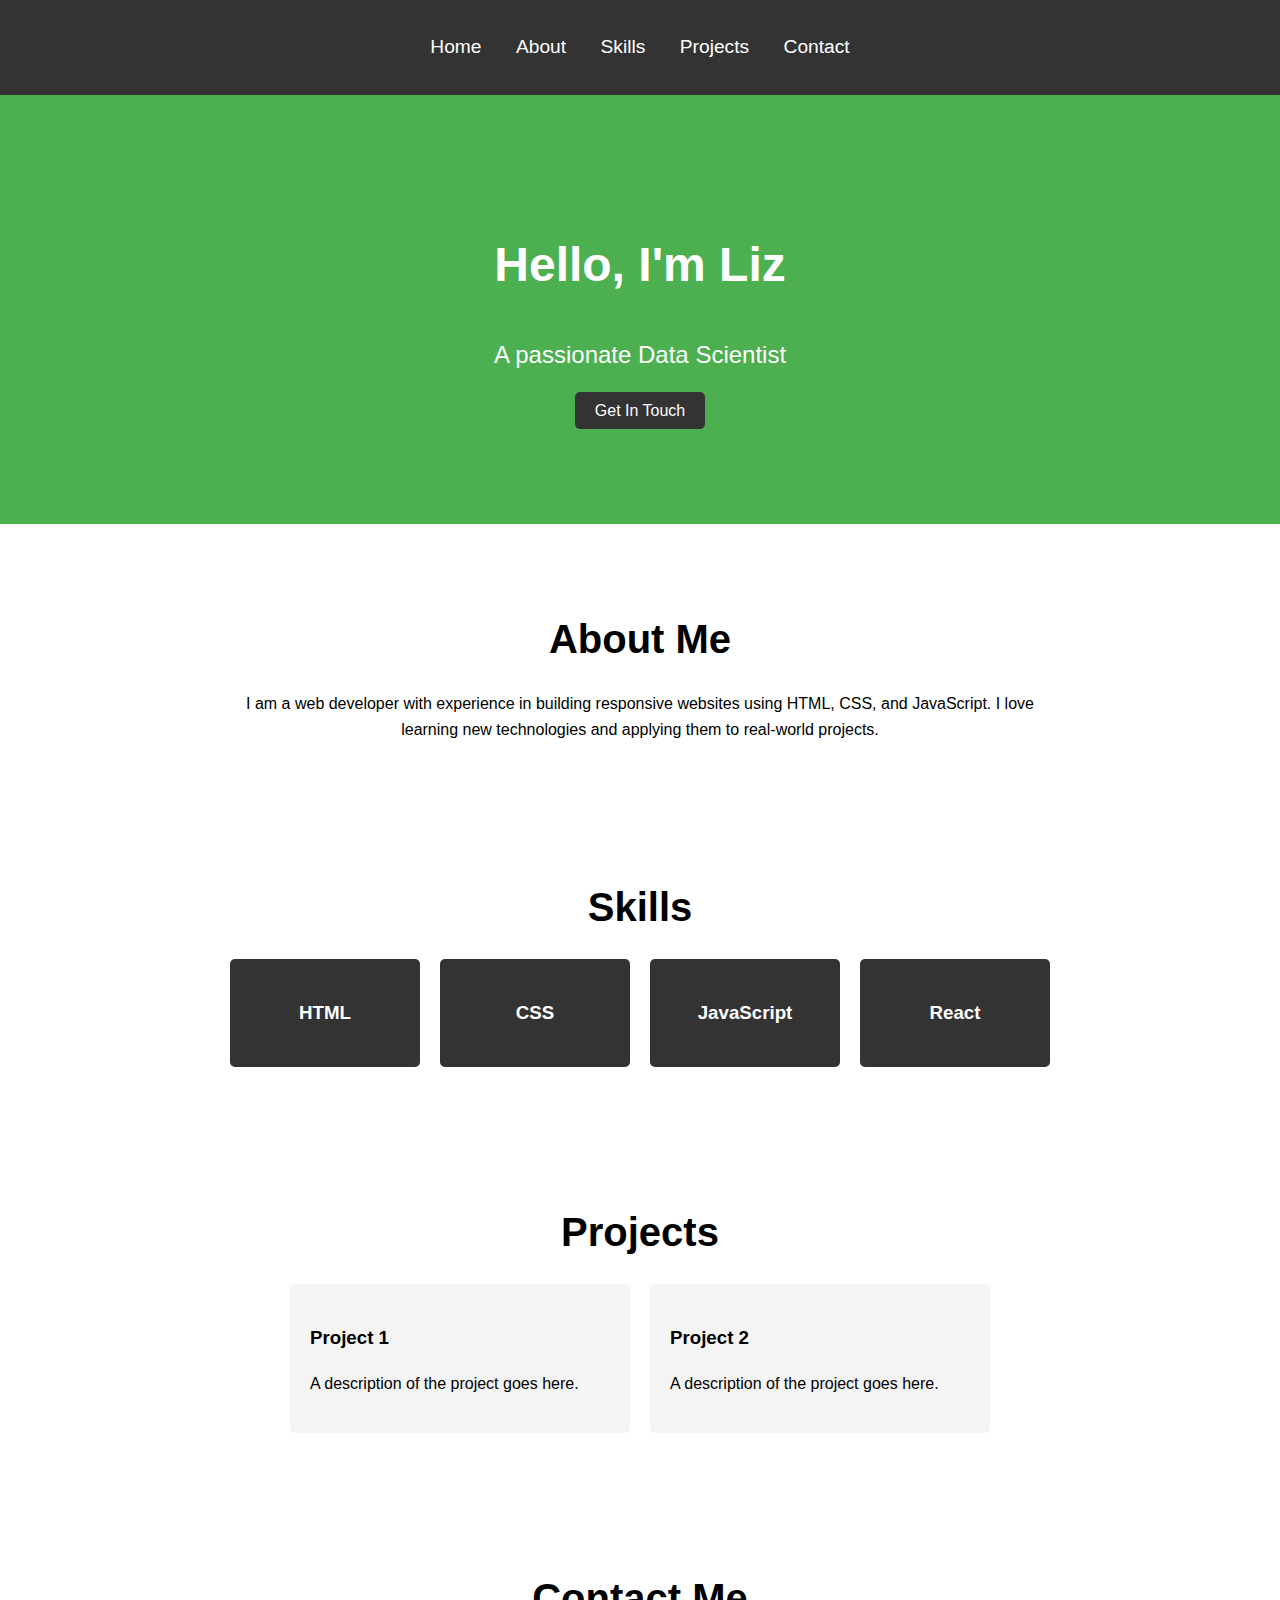
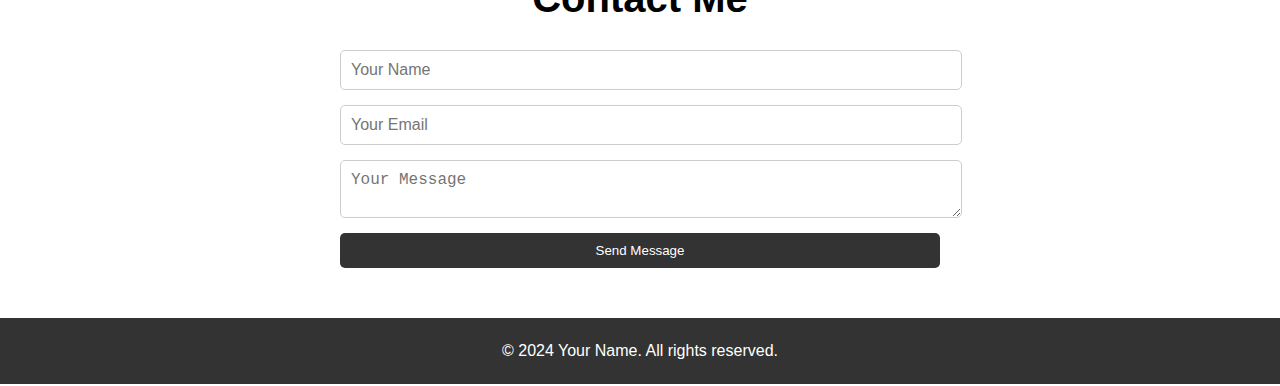
==== index.html @ 87d2a2f3 "Second commit" ====
<!DOCTYPE html>
<html lang="en">
<head>
    <meta charset="UTF-8">
    <meta name="viewport" content="width=device-width, initial-scale=1.0">
    <title>Kui's- Portfolio</title>
    <link rel="stylesheet" href="mystylesheet.css">
</head>
<body>
    <!-- Navigation Section with ARIA -->
    <header role="banner">
        <nav role="navigation" aria-label="Main Navigation">
            <ul>
                <li><a href="#home">Home</a></li>
                <li><a href="#about">About</a></li>
                <li><a href="#skills">Skills</a></li>
                <li><a href="#projects">Projects</a></li>
                <li><a href="#contact">Contact</a></li>
            </ul>
        </nav>
    </header>

    <!-- Hero Section -->
    <section id="home" class="hero" role="region" aria-labelledby="hero-heading">
        <h1 id="hero-heading">Hello, I'm <span>Liz </span></h1>
        <p>A passionate Data Scientist</p>
        <a href="#contact" class="btn" aria-label="Contact Me Button">Get In Touch</a>
    </section>

    <!-- About Section with ARIA -->
    <section id="about" role="region" aria-labelledby="about-heading">
        <h2 id="about-heading">About Me</h2>
        <p>
            I am a web developer with experience in building responsive websites using HTML, CSS, and JavaScript. I love learning new technologies and applying them to real-world projects.
        </p>
    </section>

    <!-- Skills Section with ARIA -->
    <section id="skills" role="region" aria-labelledby="skills-heading">
        <h2 id="skills-heading">Skills</h2>
        <div class="skills-container">
            <div class="skill" role="listitem">
                <h3>HTML</h3>
            </div>
            <div class="skill" role="listitem">
                <h3>CSS</h3>
            </div>
            <div class="skill" role="listitem">
                <h3>JavaScript</h3>
            </div>
            <div class="skill" role="listitem">
                <h3>React</h3>
            </div>
        </div>
    </section>

    <!-- Projects Section with ARIA -->
    <section id="projects" role="region" aria-labelledby="projects-heading">
        <h2 id="projects-heading">Projects</h2>
        <div class="projects-container" role="list">
            <div class="project" role="listitem">
                <h3>Project 1</h3>
                <p>A description of the project goes here.</p>
            </div>
            <div class="project" role="listitem">
                <h3>Project 2</h3>
                <p>A description of the project goes here.</p>
            </div>
        </div>
    </section>

    <!-- Contact Section with ARIA -->
    <section id="contact" role="region" aria-labelledby="contact-heading">
        <h2 id="contact-heading">Contact Me</h2>
        <form role="form" aria-labelledby="contact-form">
            <input type="text" placeholder="Your Name" aria-required="true" required>
            <input type="email" placeholder="Your Email" aria-required="true" required>
            <textarea placeholder="Your Message" aria-required="true" required></textarea>
            <button type="submit" aria-label="Submit Contact Form">Send Message</button>
        </form>
    </section>

    <!-- Footer with ARIA -->
    <footer role="contentinfo">
        <p>&copy; 2024 Your Name. All rights reserved.</p>
    </footer>
</body>
</html>
---- mystylesheet.css ----
/* Global Styles */
body {
    font-family: Arial, sans-serif;
    margin: 0;
    padding: 0;
    box-sizing: border-box;
    line-height: 1.6;
}

header {
    background-color: #333;
    padding: 1rem;
}

header ul {
    list-style: none;
    padding: 0;
    text-align: center;
}

header ul li {
    display: inline;
    margin: 0 15px;
}

header ul li a {
    color: white;
    text-decoration: none;
    font-size: 1.2rem;
}

.hero {
    background-color: #4CAF50;
    color: white;
    padding: 100px 20px;
    text-align: center;
}

.hero h1 {
    font-size: 3rem;
}

.hero p {
    font-size: 1.5rem;
}

.hero .btn {
    background-color: #333;
    color: white;
    padding: 10px 20px;
    text-decoration: none;
    border-radius: 5px;
    font-size: 1rem;
}

section {
    padding: 50px 20px;
    text-align: center;
}

section h2 {
    font-size: 2.5rem;
    margin-bottom: 20px;
}

#about p {
    max-width: 800px;
    margin: 0 auto;
}

.skills-container {
    display: flex;
    justify-content: center;
    gap: 20px;
}

.skill {
    background-color: #333;
    color: white;
    padding: 20px;
    border-radius: 5px;
    width: 150px;
    text-align: center;
}

.projects-container {
    display: flex;
    justify-content: center;
    gap: 20px;
}

.project {
    background-color: #f4f4f4;
    padding: 20px;
    border-radius: 5px;
    width: 300px;
    text-align: left;
}

#contact form {
    max-width: 600px;
    margin: 0 auto;
    display: flex;
    flex-direction: column;
    gap: 15px;
}

#contact input, #contact textarea {
    padding: 10px;
    font-size: 1rem;
    border: 1px solid #ccc;
    border-radius: 5px;
    width: 100%;
}

#contact button {
    background-color: #333;
    color: white;
    padding: 10px;
    border: none;
    border-radius: 5px;
    cursor: pointer;
}

footer {
    background-color: #333;
    color: white;
    padding: 20px;
    text-align: center;
}

footer p {
    margin: 0;
}
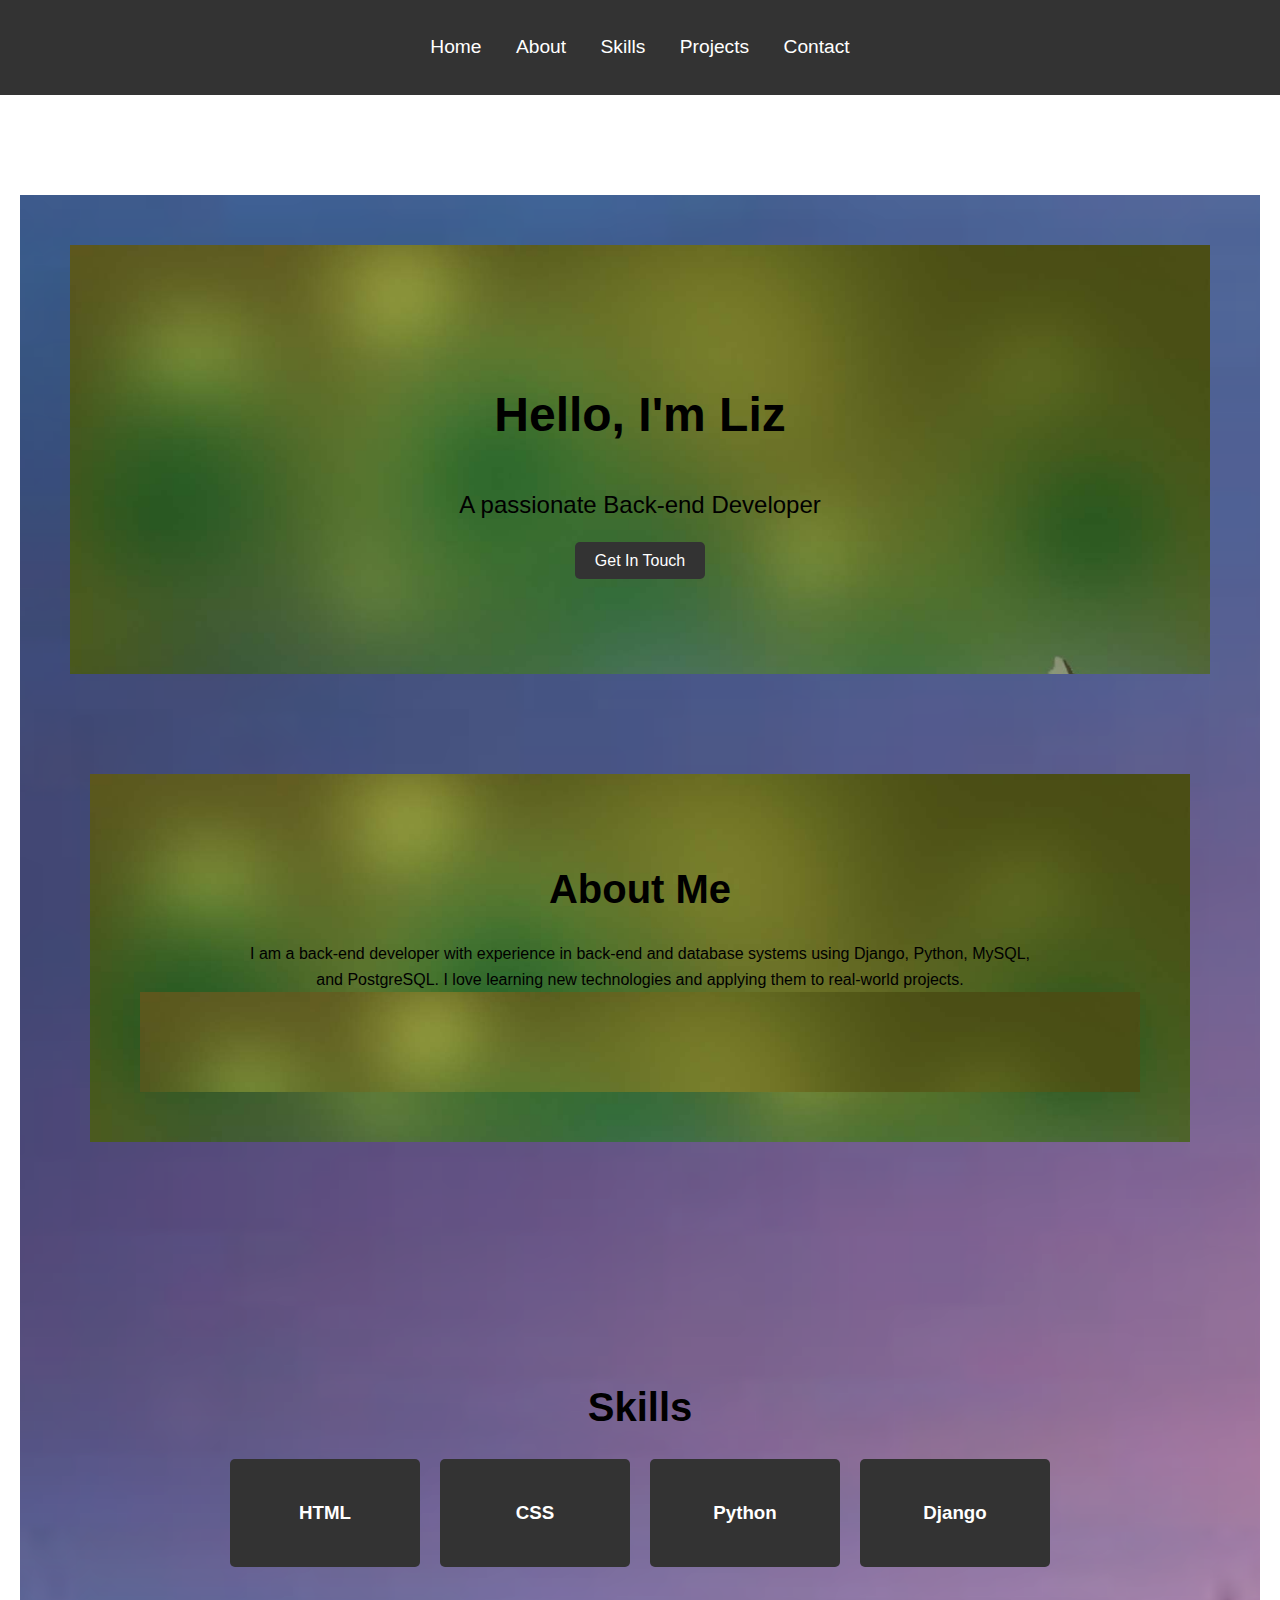
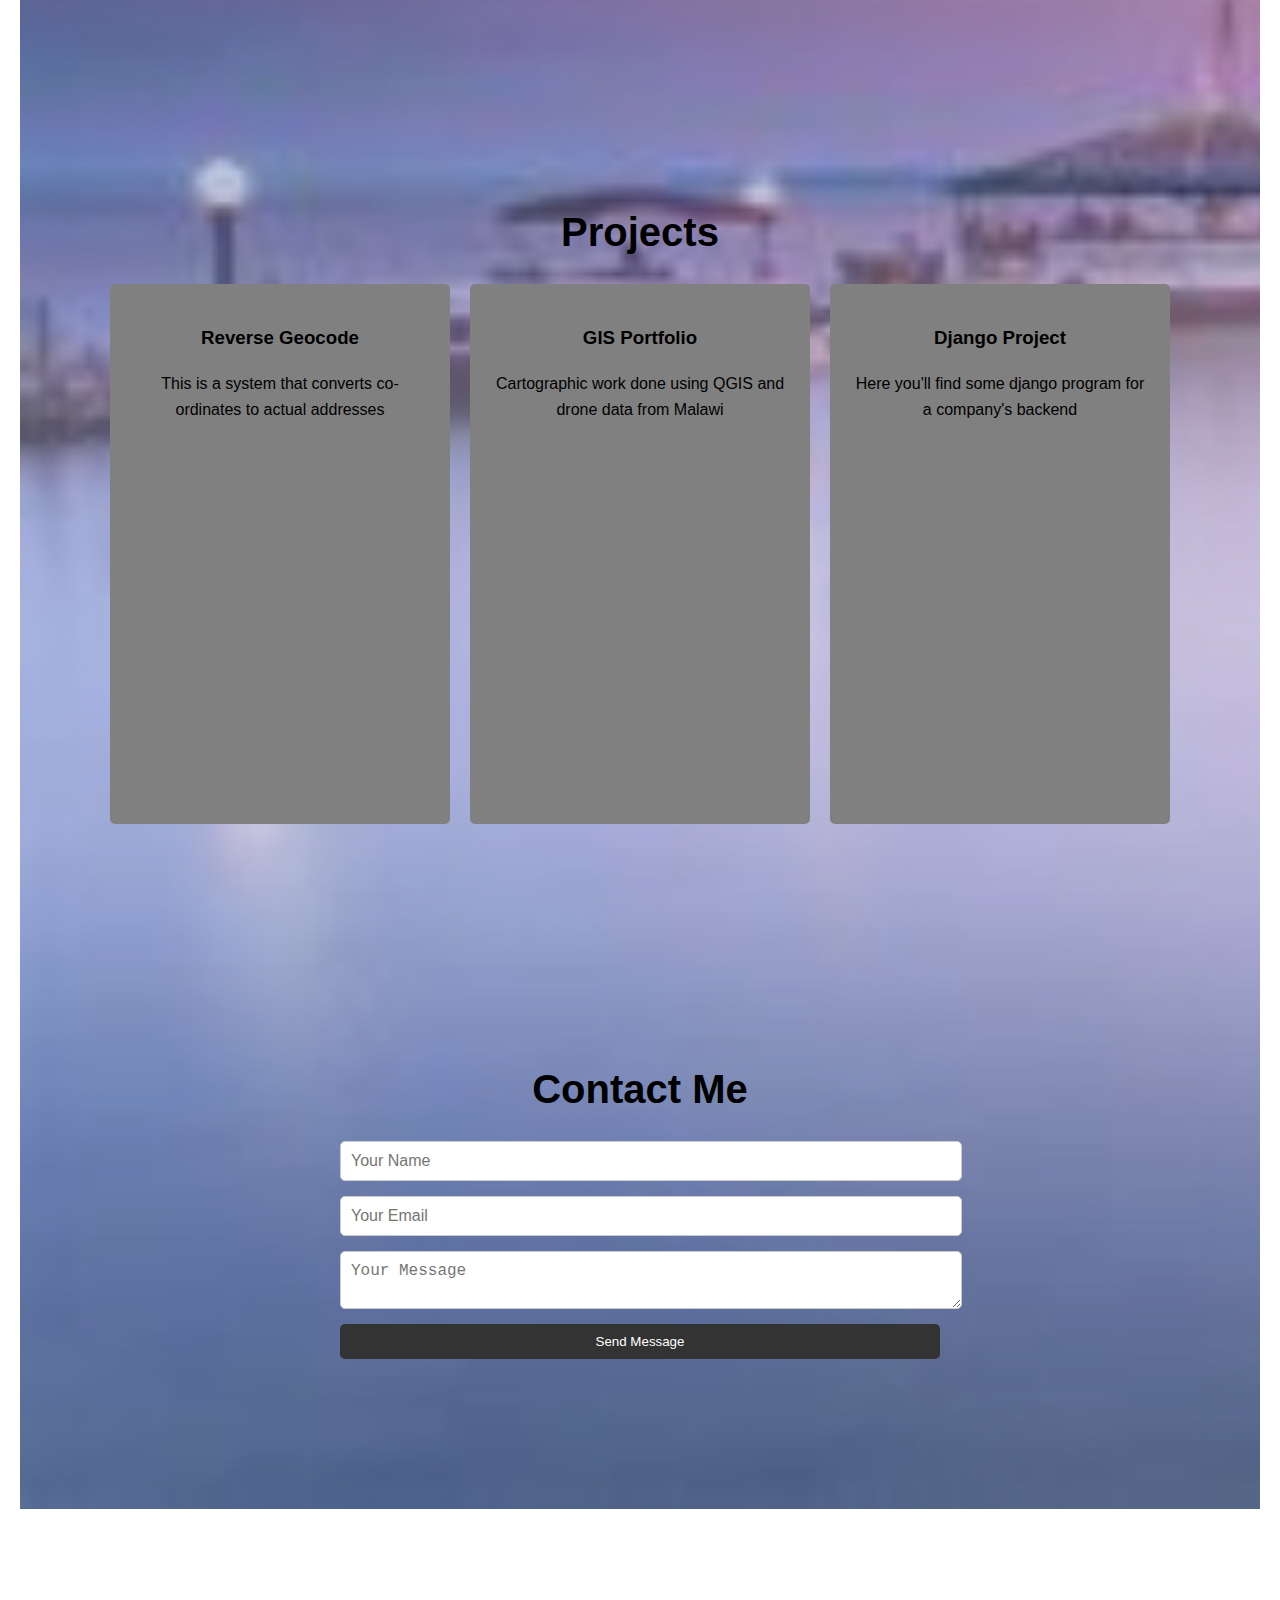
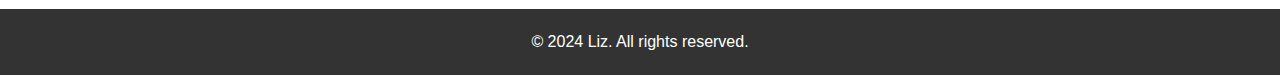
==== commit 72968f3d: "Have lost count of the commits" ====
--- a/index.html
+++ b/index.html
@@ -21,21 +21,27 @@
     </header>
 
     <!-- Hero Section -->
+    <section id="entire" role="region">
+        <div class="bg2">
     <section id="home" class="hero" role="region" aria-labelledby="hero-heading">
         <h1 id="hero-heading">Hello, I'm <span>Liz </span></h1>
-        <p>A passionate Data Scientist</p>
+        <p>A passionate Back-end Developer </p>
         <a href="#contact" class="btn" aria-label="Contact Me Button">Get In Touch</a>
     </section>
 
     <!-- About Section with ARIA -->
+
     <section id="about" role="region" aria-labelledby="about-heading">
+        <div class="hover-bg">
         <h2 id="about-heading">About Me</h2>
         <p>
-            I am a web developer with experience in building responsive websites using HTML, CSS, and JavaScript. I love learning new technologies and applying them to real-world projects.
+            I am a back-end developer with experience in back-end and database systems using Django, Python, MySQL, and PostgreSQL. I love learning new technologies and applying them to real-world projects.
         </p>
+        <div class="hover-bg">
     </section>
 
     <!-- Skills Section with ARIA -->
+
     <section id="skills" role="region" aria-labelledby="skills-heading">
         <h2 id="skills-heading">Skills</h2>
         <div class="skills-container">
@@ -46,10 +52,10 @@
                 <h3>CSS</h3>
             </div>
             <div class="skill" role="listitem">
-                <h3>JavaScript</h3>
+                <h3>Python</h3>
             </div>
             <div class="skill" role="listitem">
-                <h3>React</h3>
+                <h3>Django</h3>
             </div>
         </div>
     </section>
@@ -58,13 +64,18 @@
     <section id="projects" role="region" aria-labelledby="projects-heading">
         <h2 id="projects-heading">Projects</h2>
         <div class="projects-container" role="list">
-            <div class="project" role="listitem">
-                <h3>Project 1</h3>
-                <p>A description of the project goes here.</p>
+            <div class="project1" role="listitem">
+                <h3>Reverse Geocode</h3>
+                <p>This is a system that converts co-ordinates to actual addresses</p>
             </div>
-            <div class="project" role="listitem">
-                <h3>Project 2</h3>
-                <p>A description of the project goes here.</p>
+            <div class="project2" role="listitem">
+                <h3>GIS Portfolio</h3>
+                <p>Cartographic work done using QGIS and drone data from Malawi </p>
+            </div>
+
+            <div class="project3" role="listitem">
+                <h3>Django Project</h3>
+                <p>Here you'll find some django program for a company's backend </p>
             </div>
         </div>
     </section>
@@ -72,17 +83,19 @@
     <!-- Contact Section with ARIA -->
     <section id="contact" role="region" aria-labelledby="contact-heading">
         <h2 id="contact-heading">Contact Me</h2>
-        <form role="form" aria-labelledby="contact-form">
+        <form role="form" action="hey.html" aria-labelledby="contact-form">
             <input type="text" placeholder="Your Name" aria-required="true" required>
             <input type="email" placeholder="Your Email" aria-required="true" required>
             <textarea placeholder="Your Message" aria-required="true" required></textarea>
             <button type="submit" aria-label="Submit Contact Form">Send Message</button>
         </form>
     </section>
-
+ </div>
+</section>
     <!-- Footer with ARIA -->
     <footer role="contentinfo">
-        <p>&copy; 2024 Your Name. All rights reserved.</p>
+        <p>&copy; 2024 Liz. All rights reserved.</p>
     </footer>
+
 </body>
 </html>
--- a/mystylesheet.css
+++ b/mystylesheet.css
@@ -30,10 +30,13 @@
 }
 
 .hero {
-    background-color: #4CAF50;
-    color: white;
+    background-image: url(bg.jpg);
+    background-size:cover;
+    background-repeat: no-repeat;
+    color: black;
     padding: 100px 20px;
     text-align: center;
+
 }
 
 .hero h1 {
@@ -53,8 +56,19 @@
     font-size: 1rem;
 }
 
+.hover-bg {
+    background-image: url('bg.jpg');  /* Default background image */
+    position: relative;
+    background-size: cover;
+    background-repeat: no-repeat;
+    color: black;  /* Optional: Text color */
+    z-index: 1;  /* Ensure text stays on top */
+    text-align: center; /* Optional: Center text */
+    padding: 50px;
+}
+
 section {
-    padding: 50px 20px;
+    padding: 100px 20px;
     text-align: center;
 }
 
@@ -66,6 +80,36 @@
 #about p {
     max-width: 800px;
     margin: 0 auto;
+}
+.bg2 {
+    background-image: url('bg2.jpg');  /* Default background image */
+    position: relative;
+    background-size: cover;
+    color: black;  /* Optional: Text color */
+    z-index: 1;  /* Ensure text stays on top */
+    text-align: center; /* Optional: Center text */
+    padding: 50px;
+}
+
+.bg2::before {
+    content: "";
+    position: absolute;
+    top: 0;
+    left: 0;
+    width: 100%;
+    height: 100%;
+    background-image: url('bg2.jpg');  /* Default background image */
+    background-size: cover;
+    background-position: center;
+    background-repeat: no-repeat;
+    opacity: 0.5;  /* Initial opacity for the background */
+    z-index: -1;  /* Place background behind the text */
+    transition: background-image 0.5s ease, opacity 0.5s ease;  /* Smooth transition */
+}
+
+.bg2:hover::before {
+    background-image: url('bg.jpg');  /* Change background image on hover */
+    opacity: 0.4;  /* Optional: Increase opacity on hover */
 }
 
 .skills-container {
@@ -89,12 +133,30 @@
     gap: 20px;
 }
 
-.project {
-    background-color: #f4f4f4;
+.project1 {
+    background-color: gray;
+    background-repeat: no-repeat;
     padding: 20px;
     border-radius: 5px;
     width: 300px;
-    text-align: left;
+    text-align: center;
+}
+
+.project2 {
+    background-color: gray;
+    padding: 20px;
+    border-radius: 5px;
+    width: 300px;
+    height: 500px;
+    text-align: center;
+}
+.project3 {
+    background-color: gray;
+    padding: 20px;
+    border-radius: 5px;
+    width: 300px;
+    height: 500px;
+    text-align: center;
 }
 
 #contact form {
@@ -132,3 +194,13 @@
 footer p {
     margin: 0;
 }
+
+.hey {
+    background-image: url('me2.jpeg');  /* Default background image */
+    position: relative;
+    background-size: cover;
+    color: black;  /* Optional: Text color */
+    z-index: 1;  /* Ensure text stays on top */
+    text-align: center; /* Optional: Center text */
+    padding: 50px;
+}
